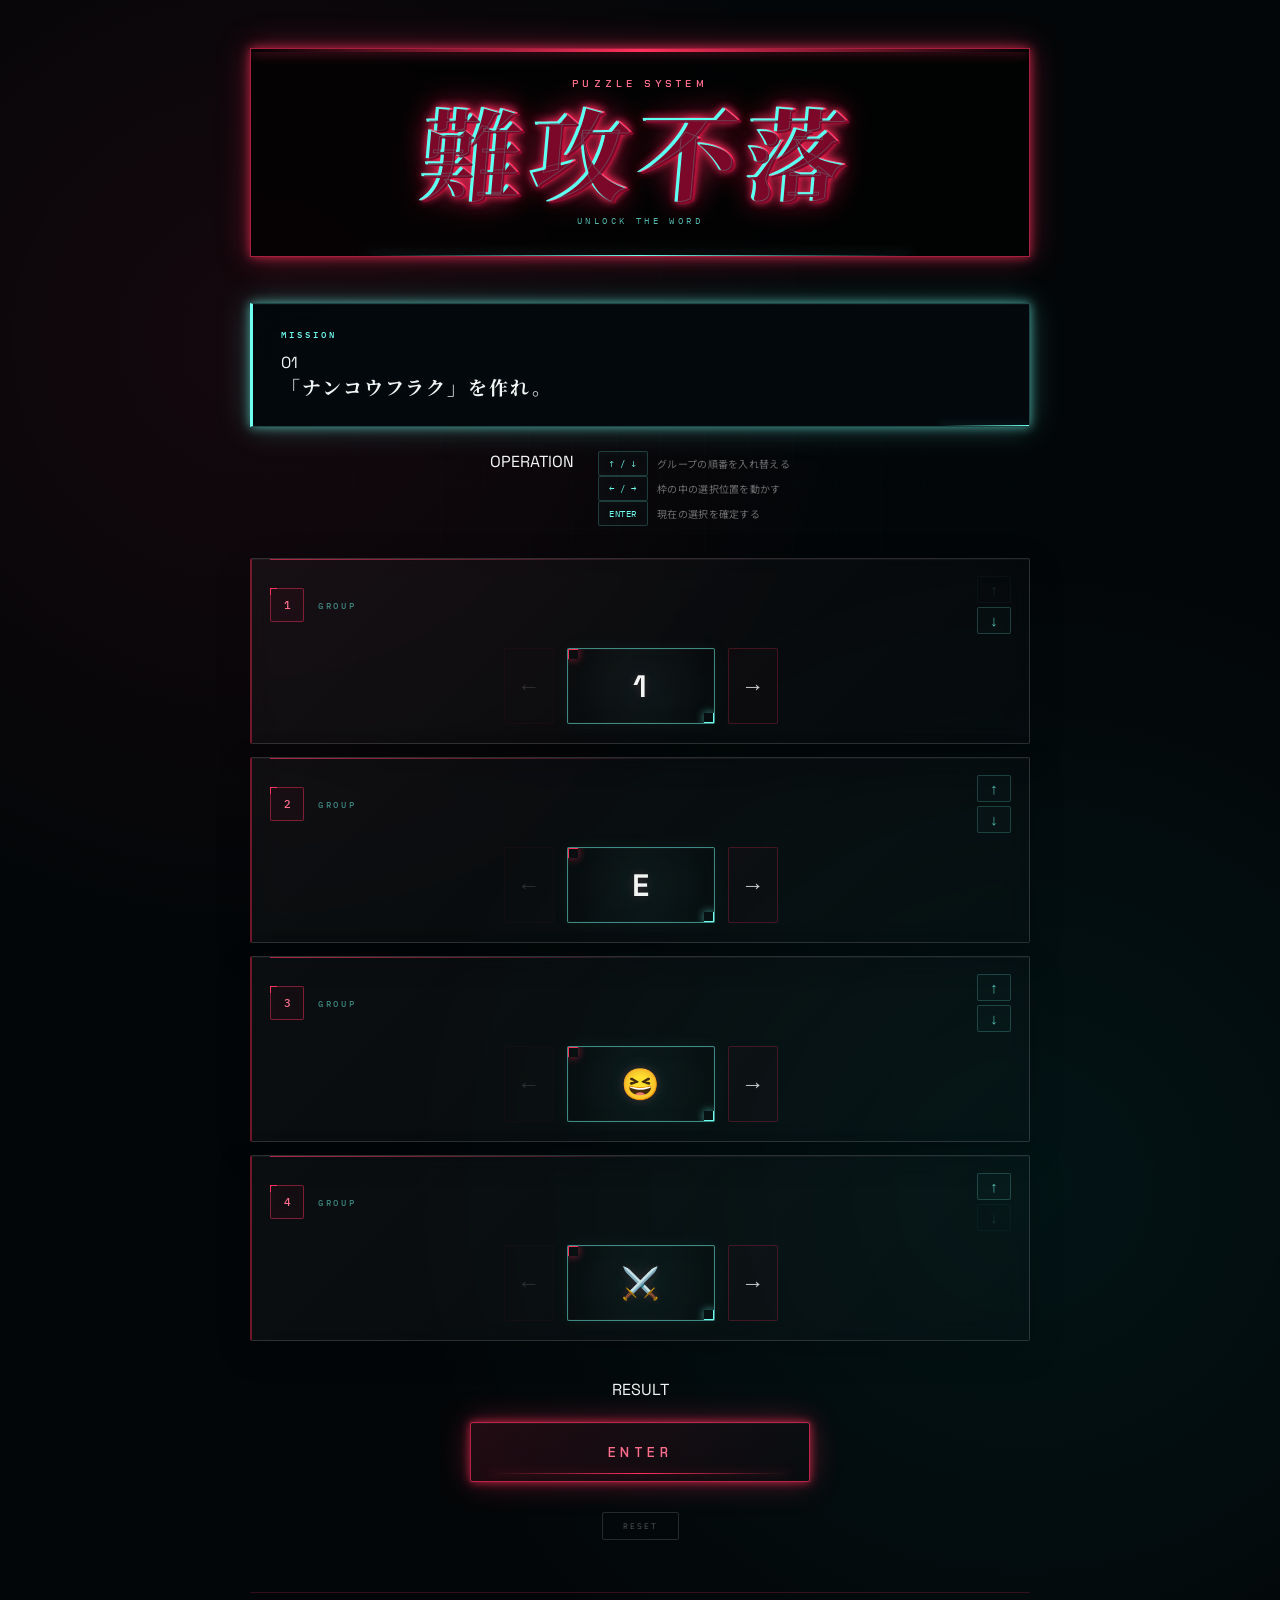
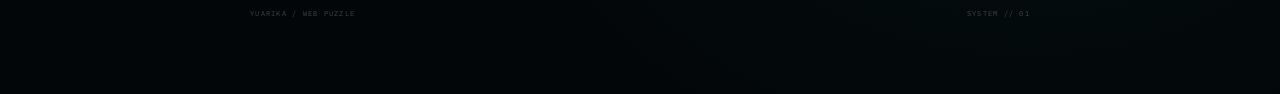
==== game.html @ a9306b56 "Add files via upload" ====
<!DOCTYPE html>
<html lang="ja">

<head>

    <meta charset="UTF-8">

    <meta
        name="viewport"
        content="width=device-width, initial-scale=1.0, maximum-scale=1.0, user-scalable=no"
    >

    <title>難攻不落 - GAME</title>

    <meta
        name="description"
        content="謎解きワールド「難攻不落」"
    >

    <meta
        name="theme-color"
        content="#05070b"
    >

    <link
        rel="preconnect"
        href="https://fonts.googleapis.com"
    >

    <link
        rel="preconnect"
        href="https://fonts.gstatic.com"
    >

    <link
        href="https://fonts.googleapis.com/css2?family=Chakra+Petch:wght@400;500;600;700&family=IBM+Plex+Mono:wght@400;500;600&family=DM+Mono:wght@400;500&family=Noto+Serif+JP:wght@400;500;600;700;900&family=Noto+Sans+JP:wght@400;500;600;700&family=Space+Grotesk:wght@400;500;600;700&display=swap"
        rel="stylesheet"
    >

    <link
        rel="stylesheet"
        href="game.css"
    >

</head>


<body>


    <!-- ============================================================
         BACKGROUND
         ============================================================ -->

    <div
        class="background-grid"
        aria-hidden="true"
    ></div>

    <div
        class="background-glow background-glow-1"
        aria-hidden="true"
    ></div>

    <div
        class="background-glow background-glow-2"
        aria-hidden="true"
    ></div>


    <!-- ============================================================
         GAME
         ============================================================ -->

    <main class="game-container">


        <!-- ========================================================
             HEADER
             ======================================================== -->

        <header class="game-header">

            <div class="system-label">
                PUZZLE SYSTEM
            </div>

            <h1 class="game-title">
                難攻不落
            </h1>

            <div class="game-subtitle">
                UNLOCK THE WORD
            </div>

            <div class="header-line"></div>

        </header>


        <!-- ========================================================
             MISSION
             ======================================================== -->

        <section class="mission">

            <div class="mission-label">
                MISSION
            </div>

            <div class="mission-number">
                01
            </div>

            <p class="mission-text">
                「ナンコウフラク」を作れ。
            </p>

        </section>


        <!-- ========================================================
             OPERATION GUIDE
             ======================================================== -->

        <section
            class="operation-guide"
            aria-label="操作方法"
        >

            <div class="guide-title">
                OPERATION
            </div>


            <div class="guide-items">


                <div class="guide-item">

                    <span class="guide-key">
                        ↑ / ↓
                    </span>

                    <span class="guide-description">
                        グループの順番を入れ替える
                    </span>

                </div>


                <div class="guide-item">

                    <span class="guide-key">
                        ← / →
                    </span>

                    <span class="guide-description">
                        枠の中の選択位置を動かす
                    </span>

                </div>


                <div class="guide-item">

                    <span class="guide-key">
                        ENTER
                    </span>

                    <span class="guide-description">
                        現在の選択を確定する
                    </span>

                </div>


            </div>

        </section>


        <!-- ========================================================
             PUZZLE BOARD
             ======================================================== -->

        <section
            id="puzzleBoard"
            class="puzzle-board"
            aria-label="パズル"
        >
        </section>


        <!-- ========================================================
             ANSWER
             ======================================================== -->

        <section
            class="answer-area"
            aria-label="回答"
        >


            <div
                id="selectedPreview"
                class="selected-preview"
            >
            </div>


            <div
                class="result-area"
            >

                <div class="result-label">
                    RESULT
                </div>

                <div
                    id="result"
                    class="result"
                    aria-live="polite"
                >
                </div>

            </div>


            <div class="main-controls">


                <button
                    id="enterButton"
                    class="enter-button"
                    type="button"
                >

                    <span class="enter-button-text">
                        ENTER
                    </span>

                    <span class="enter-button-line"></span>

                </button>


                <button
                    id="resetButton"
                    class="reset-button"
                    type="button"
                >
                    RESET
                </button>


            </div>


        </section>


        <!-- ========================================================
             FOOTER
             ======================================================== -->

        <footer class="game-footer">

            <span>
                YUARIKA / WEB PUZZLE
            </span>

            <span>
                SYSTEM // 01
            </span>

        </footer>


    </main>


    <!-- ============================================================
         CLEAR OVERLAY
         ============================================================ -->

    <div
        id="clearOverlay"
        class="clear-overlay"
        role="dialog"
        aria-modal="true"
        aria-labelledby="clearTitle"
        aria-hidden="true"
    >


        <div
            class="clear-backdrop"
            aria-hidden="true"
        ></div>


        <div class="clear-panel">


            <div class="clear-top-line"></div>


            <div class="clear-label">
                PUZZLE CLEARED
            </div>


            <h2
                id="clearTitle"
                class="clear-title"
            >
                難攻不落
            </h2>


            <div
                id="clearAnswer"
                class="clear-answer"
            >
                CLEAR
            </div>


            <div
                id="clearReading"
                class="clear-reading"
            >
                PUZZLE COMPLETE
            </div>


            <div class="clear-divider"></div>


            <div class="clear-actions">


                <button
                    id="xPostButton"
                    class="clear-action-button x-post-button"
                    type="button"
                >

                    <span class="clear-action-main">
                        𝕏  CLEAR POST
                    </span>

                    <span class="clear-action-sub">
                        告知ポストを引用して投稿
                    </span>

                </button>


                <button
                    id="profileButton"
                    class="clear-action-button profile-button"
                    type="button"
                >

                    <span class="clear-action-main">
                        ◎  AUTHOR PROFILE
                    </span>

                    <span class="clear-action-sub">
                        作者プロフィール
                    </span>

                </button>


            </div>


            <button
                id="closeClearButton"
                class="clear-close-button"
                type="button"
            >
                CLOSE
            </button>


        </div>

    </div>


    <script src="game.js"></script>

</body>

</html>
---- game.css ----
/*
 * ================================================================
 * 難攻不落 - Web Puzzle
 * game.css
 * ================================================================
 *
 * DESIGN:
 * ・Dark / Cyber / Futuristic
 * ・Neon Pink × Cyan
 * ・Industrial Terminal
 * ・「難攻不落」をメインビジュアルとして強調
 *
 * ================================================================
 */


/* ================================================================
 * Root
 * ================================================================ */

:root {

    --bg:
        #030608;

    --panel:
        rgba(5, 11, 15, 0.88);

    --panel-light:
        rgba(255, 255, 255, 0.035);

    --white:
        #f2f5f4;

    --white-soft:
        rgba(255,255,255,0.58);

    --white-dim:
        rgba(255,255,255,0.28);

    --gray:
        #899499;

    --line:
        rgba(255,255,255,0.13);

    --line-bright:
        rgba(255,255,255,0.28);

    --pink:
        #ff315d;

    --pink-light:
        #ff6f8d;

    --pink-dark:
        #6f0b27;

    --cyan:
        #6ffff0;

    --danger:
        #ff174f;

    --pink-soft:
        rgba(255,49,93,0.12);

    --cyan-soft:
        rgba(111,255,240,0.10);

    --shadow-pink:
        0 0 10px rgba(255,49,93,0.70),
        0 0 30px rgba(255,49,93,0.35);

    --shadow-cyan:
        0 0 10px rgba(111,255,240,0.60),
        0 0 30px rgba(111,255,240,0.25);

    --mono:
        "IBM Plex Mono",
        "DM Mono",
        "Courier New",
        monospace;

    --tech:
        "Chakra Petch",
        sans-serif;

    --body:
        "Space Grotesk",
        "Noto Sans JP",
        sans-serif;

    --jp:
        "Noto Serif JP",
        serif;

}



/* ================================================================
 * Reset
 * ================================================================ */

* {
    box-sizing: border-box;
}

html,
body {

    margin: 0;
    padding: 0;

    width: 100%;
    min-height: 100%;

    background:
        radial-gradient(
            circle at 20% 20%,
            rgba(255,30,80,0.07),
            transparent 35%
        ),
        radial-gradient(
            circle at 80% 70%,
            rgba(0,255,240,0.06),
            transparent 40%
        ),
        var(--bg);

}

html {
    background: var(--bg);
}

body {

    font-family:
        var(--body);

    color:
        var(--white);

    overflow-x:
        hidden;

    -webkit-font-smoothing:
        antialiased;

    text-rendering:
        optimizeLegibility;

}



/* ================================================================
 * Background Image
 * ================================================================ */

.background-image {

    position: fixed;
    inset: -50px;

    width:
        calc(100% + 100px);

    height:
        calc(100% + 100px);

    pointer-events:
        none;

    background-image:
        url("images/Furaku.png");

    background-position:
        center center;

    background-repeat:
        no-repeat;

    background-size:
        cover;

    filter:
        blur(13px)
        saturate(0.75)
        contrast(1.15);

    transform:
        scale(1.045);

    opacity:
        0.24;

    z-index:
        0;

}



/* ================================================================
 * Background Overlay
 * ================================================================ */

.background-overlay {

    position: fixed;
    inset: 0;

    pointer-events:
        none;

    background:
        radial-gradient(
            ellipse at center,
            rgba(3,6,8,0.24) 0%,
            rgba(3,6,8,0.68) 58%,
            rgba(2,4,6,0.94) 100%
        ),
        linear-gradient(
            180deg,
            rgba(0,0,0,0.38),
            transparent 25%,
            transparent 70%,
            rgba(0,0,0,0.72)
        );

    z-index:
        1;

}



/* ================================================================
 * Background Grid
 * ================================================================ */

.background-grid {

    position: fixed;
    inset: 0;

    pointer-events:
        none;

    background-image:
        linear-gradient(
            rgba(111,255,240,0.025) 1px,
            transparent 1px
        ),
        linear-gradient(
            90deg,
            rgba(111,255,240,0.025) 1px,
            transparent 1px
        );

    background-size:
        44px 44px;

    mask-image:
        radial-gradient(
            ellipse at center,
            black 0%,
            transparent 78%
        );

    opacity:
        0.75;

    z-index:
        2;

}



/* ================================================================
 * Background Noise
 * ================================================================ */

.background-noise {

    position: fixed;
    inset: 0;

    pointer-events:
        none;

    opacity:
        0.035;

    background-image:
        url("data:image/svg+xml,%3Csvg viewBox='0 0 180 180' xmlns='http://www.w3.org/2000/svg'%3E%3Cfilter id='n'%3E%3CfeTurbulence type='fractalNoise' baseFrequency='.8' numOctaves='4' stitchTiles='stitch'/%3E%3C/filter%3E%3Crect width='100%25' height='100%25' filter='url(%23n)' opacity='.8'/%3E%3C/svg%3E");

    z-index:
        3;

}



/* ================================================================
 * Main Container
 * ================================================================ */

.game-container {

    position:
        relative;

    z-index:
        4;

    width:
        min(
            780px,
            calc(100% - 32px)
        );

    margin:
        0 auto;

    padding:
        48px 0 76px;

}



/* ================================================================
 * Header
 * ================================================================ */

.game-header {

    position:
        relative;

    text-align:
        center;

    margin-bottom:
        46px;

    padding:
        28px 20px 30px;

    border:
        1px solid
        rgba(255,49,93,0.65);

    background:
        rgba(0,0,0,0.64);

    box-shadow:
        var(--shadow-pink);

    overflow:
        hidden;

}



/* pink top line */

.game-header::before {

    content:
        "";

    position:
        absolute;

    top:
        0;

    left:
        0;

    width:
        100%;

    height:
        3px;

    background:
        linear-gradient(
            90deg,
            transparent,
            var(--pink),
            transparent
        );

    box-shadow:
        0 0 12px
        rgba(255,49,93,0.75);

}



/* cyan bottom line */

.game-header::after {

    content:
        "";

    position:
        absolute;

    bottom:
        0;

    left:
        15%;

    width:
        70%;

    height:
        1px;

    background:
        linear-gradient(
            90deg,
            transparent,
            var(--cyan),
            transparent
        );

    box-shadow:
        0 0 12px
        rgba(111,255,240,0.5);

}



/* ================================================================
 * Header Labels
 * ================================================================ */

.system-label,
.header-system {

    margin-bottom:
        10px;

    font-family:
        var(--tech);

    font-size:
        10px;

    font-weight:
        600;

    letter-spacing:
        0.42em;

    color:
        var(--pink-light);

    text-transform:
        uppercase;

}



/* ================================================================
 * Main Title
 * ================================================================ */

.game-header h1,
.game-title {

    position:
        relative;

    margin:
        0;

    font-family:
        var(--jp);

    font-size:
        clamp(
            55px,
            12vw,
            100px
        );

    font-weight:
        900;

    letter-spacing:
        0.08em;

    line-height:
        0.98;

    color:
        var(--pink);

    text-shadow:
        2px 2px 0
        var(--pink-dark),

        -1px 0 0
        var(--cyan),

        0 0 10px
        rgba(255,49,93,0.85),

        0 0 30px
        rgba(255,49,93,0.42);

    transform:
        skewX(-5deg);

    filter:
        saturate(1.15);

}



/* ================================================================
 * Title Glitch Accent
 * ================================================================ */

.game-header h1::before,
.game-title::before {

    content:
        "難攻不落";

    position:
        absolute;

    left:
        50%;

    top:
        0;

    transform:
        translateX(-50%)
        translateX(-2px);

    width:
        100%;

    color:
        transparent;

    -webkit-text-stroke:
        1px
        rgba(111,255,240,0.22);

    pointer-events:
        none;

}



/* ================================================================
 * Header Status
 * ================================================================ */

.header-status,
.game-subtitle {

    margin-top:
        17px;

    font-family:
        var(--mono);

    font-size:
        9px;

    letter-spacing:
        0.38em;

    color:
        var(--cyan);

    opacity:
        0.72;

}



/* ================================================================
 * Mission
 * ================================================================ */

.mission {

    position:
        relative;

    padding:
        25px 28px 26px;

    margin-bottom:
        24px;

    border:
        1px solid
        rgba(111,255,240,0.25);

    border-left:
        3px solid
        var(--cyan);

    border-radius:
        0;

    background:
        linear-gradient(
            135deg,
            rgba(0,8,12,0.88),
            rgba(5,11,15,0.68)
        );

    backdrop-filter:
        blur(12px);

    box-shadow:
        var(--shadow-cyan),
        inset 0 1px 0
        rgba(255,255,255,0.035);

    overflow:
        hidden;

}



/* corner */

.mission::before {

    content:
        "";

    position:
        absolute;

    top:
        -1px;

    left:
        -1px;

    width:
        42px;

    height:
        42px;

    border-top:
        1px solid
        var(--cyan);

    border-left:
        1px solid
        var(--cyan);

    opacity:
        0.8;

}



.mission::after {

    content:
        "";

    position:
        absolute;

    right:
        0;

    bottom:
        0;

    width:
        90px;

    height:
        1px;

    background:
        linear-gradient(
            90deg,
            transparent,
            var(--cyan)
        );

    box-shadow:
        0 0 8px
        rgba(111,255,240,0.45);

}



/* ================================================================
 * Mission Label
 * ================================================================ */

.mission-label {

    margin-bottom:
        12px;

    font-family:
        var(--mono);

    font-size:
        9px;

    font-weight:
        500;

    letter-spacing:
        0.34em;

    color:
        var(--cyan);

}



/* ================================================================
 * Mission Text
 * ================================================================ */

.mission-text {

    margin:
        0;

    font-family:
        var(--jp);

    font-size:
        19px;

    font-weight:
        700;

    letter-spacing:
        0.10em;

    color:
        var(--white);

    text-shadow:
        0 0 12px
        rgba(255,255,255,0.08);

}



/* ================================================================
 * Operation Guide
 * ================================================================ */

.operation-guide {

    display:
        flex;

    justify-content:
        center;

    flex-wrap:
        wrap;

    gap:
        9px 24px;

    margin-bottom:
        32px;

}



.guide-item {

    display:
        flex;

    align-items:
        center;

    gap:
        9px;

}



.guide-key {

    display:
        inline-flex;

    align-items:
        center;

    justify-content:
        center;

    min-width:
        50px;

    height:
        25px;

    padding:
        0 9px;

    border:
        1px solid
        rgba(111,255,240,0.20);

    border-radius:
        2px;

    background:
        rgba(111,255,240,0.025);

    font-family:
        var(--mono);

    font-size:
        9px;

    letter-spacing:
        0.05em;

    color:
        var(--cyan);

    box-shadow:
        inset 0 0 12px
        rgba(111,255,240,0.025);

}



.guide-description,
.guide-text {

    font-family:
        "Noto Sans JP",
        sans-serif;

    font-size:
        10px;

    letter-spacing:
        0.03em;

    color:
        rgba(255,255,255,0.42);

}



/* ================================================================
 * Puzzle Board
 * ================================================================ */

.puzzle-board {

    display:
        flex;

    flex-direction:
        column;

    gap:
        13px;

    width:
        100%;

    position:
        relative;

}



/* ================================================================
 * Puzzle Group
 * ================================================================ */

.puzzle-group {

    position:
        relative;

    width:
        100%;

    padding:
        17px 18px 19px;

    border:
        1px solid
        rgba(255,255,255,0.14);

    border-left:
        2px solid
        rgba(255,49,93,0.42);

    border-radius:
        2px;

    background:
        linear-gradient(
            135deg,
            rgba(255,255,255,0.040),
            rgba(255,255,255,0.012)
        );

    backdrop-filter:
        blur(10px);

    box-shadow:
        0 10px 35px
        rgba(0,0,0,0.18),

        inset 0 1px 0
        rgba(255,255,255,0.035);

    overflow:
        hidden;

    transition:
        transform 320ms cubic-bezier(0.22,1,0.36,1),
        border-color 0.25s ease,
        background 0.25s ease,
        box-shadow 0.25s ease;

}



/* top accent */

.puzzle-group::before {

    content:
        "";

    position:
        absolute;

    left:
        18px;

    right:
        18px;

    top:
        0;

    height:
        1px;

    background:
        linear-gradient(
            90deg,
            var(--pink),
            rgba(255,49,93,0.08),
            transparent
        );

    opacity:
        0.65;

    pointer-events:
        none;

}



.puzzle-group:hover {

    border-color:
        rgba(255,49,93,0.42);

    border-left-color:
        var(--pink);

    background:
        linear-gradient(
            135deg,
            rgba(255,49,93,0.055),
            rgba(255,255,255,0.018)
        );

    box-shadow:
        0 14px 40px
        rgba(0,0,0,0.22),

        0 0 20px
        rgba(255,49,93,0.045),

        inset 0 1px 0
        rgba(255,255,255,0.05);

}



/* ================================================================
 * Group Header
 * ================================================================ */

.group-header {

    display:
        grid;

    grid-template-columns:
        48px
        1fr
        auto;

    align-items:
        center;

    min-height:
        40px;

    margin-bottom:
        14px;

}



/* ================================================================
 * Group Number
 * ================================================================ */

.group-number {

    position:
        relative;

    display:
        flex;

    align-items:
        center;

    justify-content:
        center;

    width:
        34px;

    height:
        34px;

    border:
        1px solid
        rgba(255,49,93,0.45);

    border-radius:
        2px;

    background:
        rgba(255,49,93,0.035);

    font-family:
        var(--mono);

    font-size:
        11px;

    font-weight:
        500;

    color:
        var(--pink-light);

    box-shadow:
        inset 0 0 15px
        rgba(255,49,93,0.025);

}



.group-number::before {

    content:
        "";

    position:
        absolute;

    width:
        6px;

    height:
        6px;

    top:
        -1px;

    left:
        -1px;

    border-top:
        1px solid
        var(--pink);

    border-left:
        1px solid
        var(--pink);

}



/* ================================================================
 * Order Text
 * ================================================================ */

.order-text {

    font-family:
        var(--mono);

    font-size:
        9px;

    font-weight:
        500;

    letter-spacing:
        0.30em;

    color:
        rgba(111,255,240,0.48);

}



/* ================================================================
 * Move Controls
 * ================================================================ */

.move-controls {

    display:
        flex;

    flex-direction:
        column;

    align-items:
        center;

    justify-content:
        center;

    gap:
        4px;

}



.move-button {

    display:
        flex;

    align-items:
        center;

    justify-content:
        center;

    width:
        34px;

    height:
        27px;

    padding:
        0;

    border:
        1px solid
        rgba(111,255,240,0.20);

    border-radius:
        2px;

    background:
        rgba(111,255,240,0.02);

    color:
        rgba(111,255,240,0.72);

    font-family:
        sans-serif;

    font-size:
        15px;

    line-height:
        1;

    cursor:
        pointer;

    user-select:
        none;

    transition:
        background 0.15s ease,
        border-color 0.15s ease,
        color 0.15s ease,
        transform 0.15s ease,
        box-shadow 0.15s ease;

}



.move-button:hover:not(:disabled) {

    background:
        rgba(111,255,240,0.08);

    border-color:
        var(--cyan);

    color:
        #ffffff;

    box-shadow:
        var(--shadow-cyan);

    transform:
        scale(1.04);

}



.move-button:active:not(:disabled) {

    transform:
        scale(0.92);

}



.move-button:disabled {

    opacity:
        0.16;

    cursor:
        default;

    transform:
        none;

}



/* ================================================================
 * Choice Area
 * ================================================================ */

.choice-area {

    display:
        flex;

    align-items:
        center;

    justify-content:
        center;

    width:
        100%;

    gap:
        13px;

}



/* ================================================================
 * Selection Window
 * ================================================================ */

.selection-window {

    position:
        relative;

    width:
        148px;

    height:
        76px;

    display:
        flex;

    align-items:
        center;

    justify-content:
        center;

    overflow:
        hidden;

    flex-shrink:
        0;

    border:
        1px solid
        rgba(111,255,240,0.52);

    border-radius:
        2px;

    background:
        radial-gradient(
            circle at center,
            rgba(111,255,240,0.055),
            rgba(0,0,0,0.20)
        );

    box-shadow:
        inset 0 0 0 1px
        rgba(255,255,255,0.025),

        inset 0 0 30px
        rgba(111,255,240,0.025),

        0 0 18px
        rgba(111,255,240,0.055);

    transition:
        border-color 0.2s ease,
        box-shadow 0.2s ease;

}



/* corner marks */

.selection-window::before,
.selection-window::after {

    content:
        "";

    position:
        absolute;

    width:
        9px;

    height:
        9px;

    pointer-events:
        none;

}



.selection-window::before {

    left:
        -1px;

    top:
        -1px;

    border-left:
        2px solid
        var(--pink);

    border-top:
        2px solid
        var(--pink);

    box-shadow:
        0 0 8px
        rgba(255,49,93,0.6);

}



.selection-window::after {

    right:
        -1px;

    bottom:
        -1px;

    border-right:
        2px solid
        var(--cyan);

    border-bottom:
        2px solid
        var(--cyan);

    box-shadow:
        0 0 8px
        rgba(111,255,240,0.6);

}



/* ================================================================
 * Selected Item
 * ================================================================ */

.selected-item {

    width:
        100%;

    height:
        100%;

    display:
        flex;

    align-items:
        center;

    justify-content:
        center;

    color:
        var(--white);

    font-family:
        var(--body);

    font-size:
        31px;

    font-weight:
        600;

    line-height:
        1;

    letter-spacing:
        0.03em;

    user-select:
        none;

    pointer-events:
        none;

    overflow:
        hidden;

    text-shadow:
        0 0 8px
        rgba(255,49,93,0.18),

        0 0 18px
        rgba(111,255,240,0.10);

    transition:
        opacity 0.15s ease,
        transform 0.15s ease;

}



.selected-item.is-item-moving {

    opacity:
        0;

    transform:
        scale(0.88)
        translateX(4px);

}



/* ================================================================
 * Horizontal Move Buttons
 * ================================================================ */

.item-move-button {

    width:
        50px;

    height:
        76px;

    display:
        flex;

    align-items:
        center;

    justify-content:
        center;

    flex-shrink:
        0;

    padding:
        0;

    border:
        1px solid
        rgba(255,49,93,0.22);

    border-radius:
        2px;

    background:
        rgba(255,49,93,0.025);

    color:
        rgba(255,255,255,0.78);

    font-family:
        sans-serif;

    font-size:
        23px;

    line-height:
        1;

    cursor:
        pointer;

    user-select:
        none;

    transition:
        background 0.15s ease,
        border-color 0.15s ease,
        color 0.15s ease,
        transform 0.15s ease,
        box-shadow 0.15s ease;

}



.item-move-button:hover:not(:disabled) {

    background:
        rgba(255,49,93,0.09);

    border-color:
        var(--pink);

    color:
        #ffffff;

    box-shadow:
        var(--shadow-pink);

    transform:
        scale(1.035);

}



.item-move-button:active:not(:disabled) {

    transform:
        scale(0.94);

}



.item-move-button:disabled {

    opacity:
        0.17;

    cursor:
        default;

    transform:
        none;

}



/* ================================================================
 * Old Choice UI
 * ================================================================ */

.group-buttons,
.choice-button,
.choice-button.selected {

    display:
        none !important;

}



/* ================================================================
 * Moving State
 * ================================================================ */

.puzzle-board.is-moving,
.puzzle-board.is-moving-items {

    pointer-events:
        none;

}



/* ================================================================
 * Board Error
 * ================================================================ */

.puzzle-board.board-error .puzzle-group {

    animation:
        puzzle-error
        0.65s ease;

}



@keyframes puzzle-error {

    0%,
    100% {

        transform:
            translateX(0);

    }

    15% {

        transform:
            translateX(-6px);

    }

    30% {

        transform:
            translateX(6px);

    }

    45% {

        transform:
            translateX(-4px);

    }

    60% {

        transform:
            translateX(4px);

    }

    75% {

        transform:
            translateX(-2px);

    }

}



/* ================================================================
 * Board Clear
 * ================================================================ */

.puzzle-board.board-clear .puzzle-group {

    border-color:
        rgba(111,255,240,0.55);

    border-left-color:
        var(--cyan);

    background:
        linear-gradient(
            135deg,
            rgba(111,255,240,0.075),
            rgba(111,255,240,0.025)
        );

    box-shadow:
        0 0 35px
        rgba(111,255,240,0.07),

        inset 0 0 30px
        rgba(111,255,240,0.025);

}



/* ================================================================
 * Answer Area
 * ================================================================ */

.answer-area {

    margin-top:
        38px;

    text-align:
        center;

}



.answer-label {

    margin-bottom:
        15px;

    font-family:
        var(--mono);

    font-size:
        9px;

    font-weight:
        500;

    letter-spacing:
        0.38em;

    color:
        var(--pink-light);

}



.selected-preview {

    display:
        none !important;

}



/* ================================================================
 * Enter Button
 * ================================================================ */

.enter-button {

    position:
        relative;

    width:
        min(
            340px,
            100%
        );

    height:
        60px;

    margin:
        0 auto;

    display:
        flex;

    align-items:
        center;

    justify-content:
        center;

    overflow:
        hidden;

    padding:
        0;

    border:
        1px solid
        rgba(255,49,93,0.70);

    border-radius:
        2px;

    background:
        linear-gradient(
            135deg,
            rgba(255,49,93,0.12),
            rgba(255,49,93,0.025)
        );

    color:
        #ffffff;

    cursor:
        pointer;

    box-shadow:
        var(--shadow-pink),

        inset 0 1px 0
        rgba(255,255,255,0.04);

    transition:
        background 0.18s ease,
        border-color 0.18s ease,
        box-shadow 0.18s ease,
        transform 0.15s ease,
        opacity 0.18s ease;

}



.enter-button::before {

    content:
        "";

    position:
        absolute;

    left:
        -100%;

    top:
        0;

    width:
        45%;

    height:
        100%;

    background:
        linear-gradient(
            90deg,
            transparent,
            rgba(255,255,255,0.10),
            transparent
        );

    transform:
        skewX(-20deg);

    transition:
        left 0.55s ease;

}



.enter-button:hover:not(:disabled)::before {

    left:
        150%;

}



.enter-button:hover:not(:disabled) {

    background:
        linear-gradient(
            135deg,
            rgba(255,49,93,0.20),
            rgba(255,49,93,0.045)
        );

    border-color:
        var(--pink-light);

    box-shadow:
        0 0 12px
        rgba(255,49,93,0.80),

        0 0 38px
        rgba(255,49,93,0.28);

}



.enter-button:active:not(:disabled) {

    transform:
        scale(0.985);

}



.enter-button:disabled {

    opacity:
        0.28;

    cursor:
        default;

}



.enter-button-text {

    position:
        relative;

    z-index:
        2;

    font-family:
        var(--tech);

    font-size:
        13px;

    font-weight:
        600;

    letter-spacing:
        0.34em;

    color:
        var(--pink-light);

}



.enter-button-line {

    position:
        absolute;

    left:
        18px;

    right:
        18px;

    bottom:
        7px;

    height:
        1px;

    background:
        linear-gradient(
            90deg,
            transparent,
            var(--pink),
            transparent
        );

    box-shadow:
        0 0 8px
        rgba(255,49,93,0.5);

}



/* ================================================================
 * Result
 * ================================================================ */

.result {

    min-height:
        0;

    margin-top:
        22px;

    text-align:
        center;

}



.result-checking {

    min-height:
        32px;

    color:
        var(--cyan);

    font-family:
        var(--mono);

    font-size:
        9px;

    letter-spacing:
        0.22em;

}



.decoded-result {

    display:
        block;

    font-family:
        var(--jp);

    font-size:
        25px;

    font-weight:
        800;

    letter-spacing:
        0.18em;

    line-height:
        1.5;

    color:
        var(--cyan);

    text-shadow:
        var(--shadow-cyan);

}



.result small {

    display:
        block;

    margin-top:
        6px;

    font-family:
        var(--mono);

    font-size:
        8px;

    letter-spacing:
        0.22em;

    color:
        rgba(111,255,240,0.48);

}



.result-wrong {

    animation:
        result-wrong
        0.5s ease;

}



.result-clear {

    animation:
        result-clear
        0.55s ease;

}



@keyframes result-wrong {

    0% {

        opacity:
            0;

        transform:
            translateY(5px);

    }

    100% {

        opacity:
            1;

        transform:
            translateY(0);

    }

}



@keyframes result-clear {

    0% {

        opacity:
            0;

        transform:
            scale(0.94);

    }

    100% {

        opacity:
            1;

        transform:
            scale(1);

    }

}



/* ================================================================
 * Reset Button
 * ================================================================ */

.reset-button {

    display:
        block;

    margin:
        30px auto 0;

    padding:
        8px 20px;

    border:
        1px solid
        rgba(255,255,255,0.14);

    border-radius:
        2px;

    background:
        transparent;

    color:
        rgba(255,255,255,0.32);

    font-family:
        var(--mono);

    font-size:
        8px;

    letter-spacing:
        0.25em;

    cursor:
        pointer;

    transition:
        color 0.15s ease,
        border-color 0.15s ease,
        background 0.15s ease;

}



.reset-button:hover {

    color:
        var(--cyan);

    border-color:
        rgba(111,255,240,0.40);

    background:
        rgba(111,255,240,0.035);

    box-shadow:
        0 0 14px
        rgba(111,255,240,0.08);

}



/* ================================================================
 * Footer
 * ================================================================ */

.game-footer {

    display:
        flex;

    justify-content:
        space-between;

    margin-top:
        52px;

    padding-top:
        16px;

    border-top:
        1px solid
        rgba(255,49,93,0.20);

    font-family:
        var(--mono);

    font-size:
        7px;

    letter-spacing:
        0.18em;

    color:
        rgba(255,255,255,0.24);

}



/* ================================================================
 * Clear Overlay
 * ================================================================ */

.clear-overlay {

    position:
        fixed;

    inset:
        0;

    z-index:
        100;

    display:
        flex;

    align-items:
        center;

    justify-content:
        center;

    padding:
        20px;

    visibility:
        hidden;

    opacity:
        0;

    pointer-events:
        none;

    transition:
        opacity 0.35s ease,
        visibility 0.35s ease;

}



.clear-overlay.show {

    visibility:
        visible;

    opacity:
        1;

    pointer-events:
        auto;

}



/* ================================================================
 * Clear Background
 * ================================================================ */

.clear-overlay-background {

    position:
        absolute;

    inset:
        0;

    background:
        radial-gradient(
            circle at center,
            rgba(111,255,240,0.08),
            transparent 45%
        ),

        rgba(3,6,8,0.95);

    backdrop-filter:
        blur(12px);

}



/* ================================================================
 * Clear Panel
 * ================================================================ */

.clear-panel {

    position:
        relative;

    z-index:
        2;

    width:
        min(
            500px,
            100%
        );

    padding:
        46px 36px 38px;

    border:
        1px solid
        rgba(111,255,240,0.50);

    border-radius:
        2px;

    background:
        linear-gradient(
            135deg,
            rgba(5,15,16,0.98),
            rgba(3,9,11,0.98)
        );

    text-align:
        center;

    box-shadow:
        0 30px 100px
        rgba(0,0,0,0.62),

        var(--shadow-cyan),

        inset 0 1px 0
        rgba(255,255,255,0.045);

    animation:
        clear-panel-in
        0.45s
        cubic-bezier(0.22,1,0.36,1);

}



/* corners */

.clear-panel::before,
.clear-panel::after {

    content:
        "";

    position:
        absolute;

    width:
        25px;

    height:
        25px;

}



.clear-panel::before {

    top:
        -1px;

    left:
        -1px;

    border-top:
        2px solid
        var(--cyan);

    border-left:
        2px solid
        var(--cyan);

    box-shadow:
        0 0 10px
        rgba(111,255,240,0.5);

}



.clear-panel::after {

    right:
        -1px;

    bottom:
        -1px;

    border-right:
        2px solid
        var(--cyan);

    border-bottom:
        2px solid
        var(--cyan);

    box-shadow:
        0 0 10px
        rgba(111,255,240,0.5);

}



@keyframes clear-panel-in {

    0% {

        opacity:
            0;

        transform:
            translateY(18px)
            scale(0.96);

    }

    100% {

        opacity:
            1;

        transform:
            translateY(0)
            scale(1);

    }

}



/* ================================================================
 * Clear Content
 * ================================================================ */

.clear-label {

    font-family:
        var(--mono);

    font-size:
        9px;

    font-weight:
        500;

    letter-spacing:
        0.38em;

    color:
        var(--cyan);

    opacity:
        0.82;

}



.clear-title {

    margin:
        18px 0 0;

    font-family:
        var(--jp);

    font-size:
        31px;

    font-weight:
        700;

    letter-spacing:
        0.18em;

    color:
        var(--white);

    text-shadow:
        0 0 18px
        rgba(111,255,240,0.18);

}



.clear-answer {

    margin-top:
        30px;

    font-family:
        var(--jp);

    font-size:
        26px;

    font-weight:
        800;

    letter-spacing:
        0.20em;

    line-height:
        1.5;

    color:
        var(--cyan);

    text-shadow:
        var(--shadow-cyan);

}



.clear-reading {

    margin-top:
        8px;

    font-family:
        var(--mono);

    font-size:
        10px;

    letter-spacing:
        0.30em;

    color:
        var(--cyan);

    opacity:
        0.80;

}



/* ================================================================
 * Clear Actions
 * ================================================================ */

.clear-actions {

    display:
        flex;

    flex-direction:
        column;

    align-items:
        center;

    gap:
        10px;

    margin-top:
        32px;

}



.clear-action-button {

    position:
        relative;

    width:
        min(
            300px,
            100%
        );

    height:
        46px;

    padding:
        0 20px;

    border:
        1px solid
        rgba(111,255,240,0.30);

    border-radius:
        2px;

    background:
        rgba(111,255,240,0.025);

    color:
        rgba(255,255,255,0.86);

    font-family:
        var(--mono);

    font-size:
        9px;

    letter-spacing:
        0.16em;

    cursor:
        pointer;

    transition:
        background 0.15s ease,
        border-color 0.15s ease,
        box-shadow 0.15s ease,
        transform 0.15s ease;

}



.clear-action-button:hover {

    background:
        rgba(111,255,240,0.08);

    border-color:
        var(--cyan);

    box-shadow:
        var(--shadow-cyan);

}



.clear-action-button:active {

    transform:
        scale(0.97);

}



.action-icon {

    display:
        inline-block;

    margin-right:
        9px;

    font-size:
        14px;

    vertical-align:
        -1px;

}



.x-button {

    border-color:
        rgba(255,49,93,0.40);

}



.x-button:hover {

    border-color:
        var(--pink);

    box-shadow:
        var(--shadow-pink);

    background:
        rgba(255,49,93,0.08);

}



/* ================================================================
 * Clear Close Button
 * ================================================================ */

.clear-close-button {

    margin-top:
        22px;

    min-width:
        155px;

    height:
        43px;

    padding:
        0 22px;

    border:
        1px solid
        rgba(111,255,240,0.35);

    border-radius:
        2px;

    background:
        rgba(111,255,240,0.025);

    color:
        rgba(255,255,255,0.86);

    font-family:
        var(--mono);

    font-size:
        9px;

    letter-spacing:
        0.25em;

    cursor:
        pointer;

    transition:
        background 0.15s ease,
        border-color 0.15s ease,
        box-shadow 0.15s ease,
        transform 0.15s ease;

}



.clear-close-button:hover {

    background:
        rgba(111,255,240,0.09);

    border-color:
        var(--cyan);

    box-shadow:
        var(--shadow-cyan);

}



.clear-close-button:active {

    transform:
        scale(0.97);

}



/* ================================================================
 * Mobile
 * ================================================================ */

@media (max-width: 600px) {

    .game-container {

        width:
            calc(100% - 20px);

        padding:
            28px 0 48px;

    }



    .game-header {

        margin-bottom:
            34px;

        padding:
            22px 14px 25px;

    }



    .game-header h1,
    .game-title {

        font-size:
            clamp(
                48px,
                13vw,
                70px
            );

        letter-spacing:
            0.06em;

    }



    .mission {

        padding:
            21px 17px 22px;

    }



    .mission-text {

        font-size:
            16px;

        letter-spacing:
            0.07em;

    }



    .operation-guide {

        flex-direction:
            column;

        align-items:
            flex-start;

        gap:
            7px;

        padding:
            0 5px;

    }



    .puzzle-board {

        gap:
            9px;

    }



    .puzzle-group {

        padding:
            13px 10px 15px;

    }



    .group-header {

        grid-template-columns:
            38px
            1fr
            auto;

        margin-bottom:
            11px;

    }



    .group-number {

        width:
            29px;

        height:
            29px;

        font-size:
            10px;

    }



    .move-button {

        width:
            30px;

        height:
            25px;

        font-size:
            14px;

    }



    .choice-area {

        gap:
            7px;

    }



    .selection-window {

        width:
            98px;

        height:
            61px;

    }



    .selected-item {

        font-size:
            25px;

    }



    .item-move-button {

        width:
            42px;

        height:
            61px;

        font-size:
            21px;

    }



    .enter-button {

        width:
            100%;

        height:
            55px;

    }



    .clear-panel {

        padding:
            36px 20px 31px;

    }



    .clear-title {

        font-size:
            25px;

    }



    .clear-answer {

        font-size:
            21px;

    }



    .clear-action-button {

        width:
            100%;

    }



    .game-footer {

        flex-direction:
            column;

        align-items:
            center;

        gap:
            7px;

    }

}



/* ================================================================
 * Very Small Mobile
 * ================================================================ */

@media (max-width: 380px) {

    .selection-window {

        width:
            82px;

        height:
            56px;

    }



    .selected-item {

        font-size:
            23px;

    }



    .item-move-button {

        width:
            38px;

        height:
            56px;

        font-size:
            20px;

    }



    .choice-area {

        gap:
            5px;

    }



    .game-header h1,
    .game-title {

        font-size:
            45px;

    }

}



/* ================================================================
 * Reduced Motion
 * ================================================================ */

@media (prefers-reduced-motion: reduce) {

    *,
    *::before,
    *::after {

        animation-duration:
            0.01ms !important;

        animation-iteration-count:
            1 !important;

        transition-duration:
            0.01ms !important;

    }

}
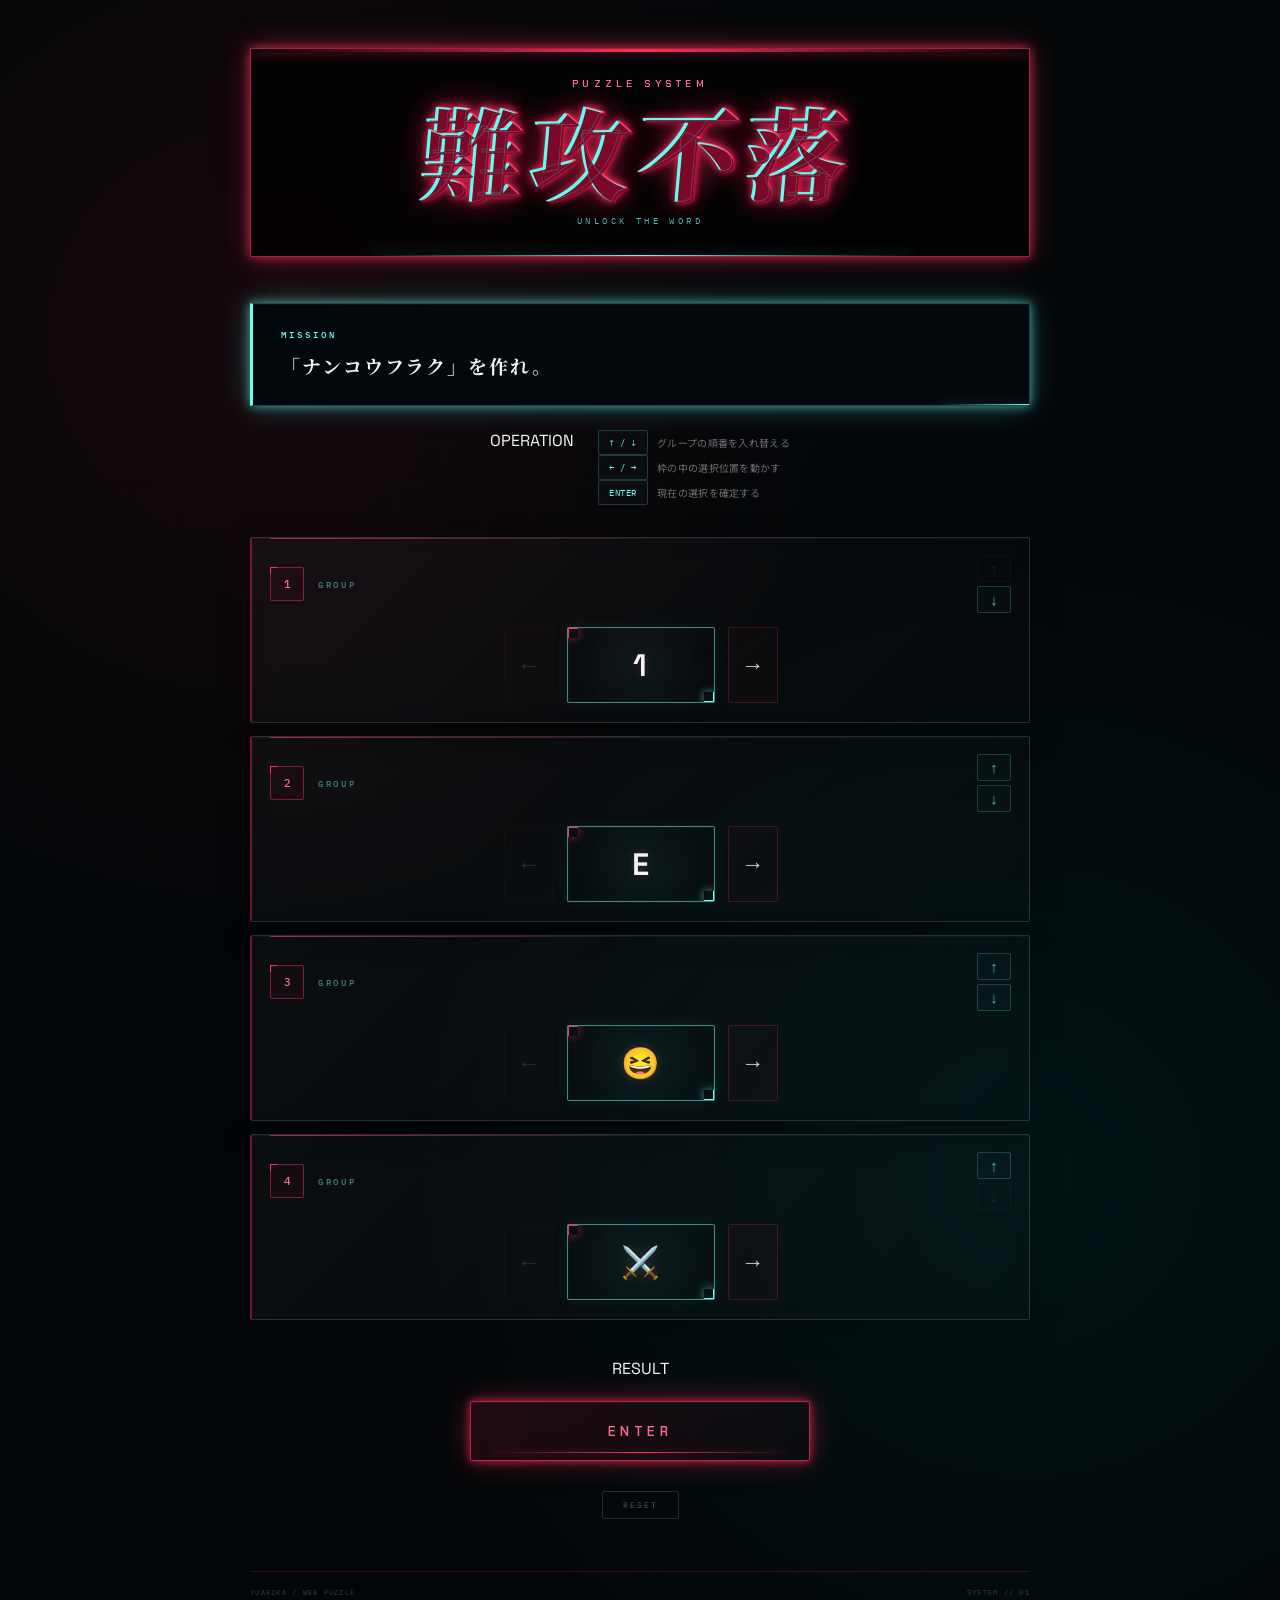
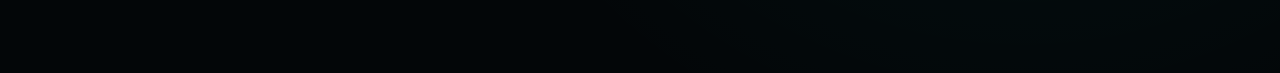
==== commit cae547f4: "Update game.html" ====
--- a/game.html
+++ b/game.html
@@ -108,9 +108,6 @@
                 MISSION
             </div>
 
-            <div class="mission-number">
-                01
-            </div>
 
             <p class="mission-text">
                 「ナンコウフラク」を作れ。
@@ -396,4 +393,4 @@
 
 </body>
 
-</html>+</html>
